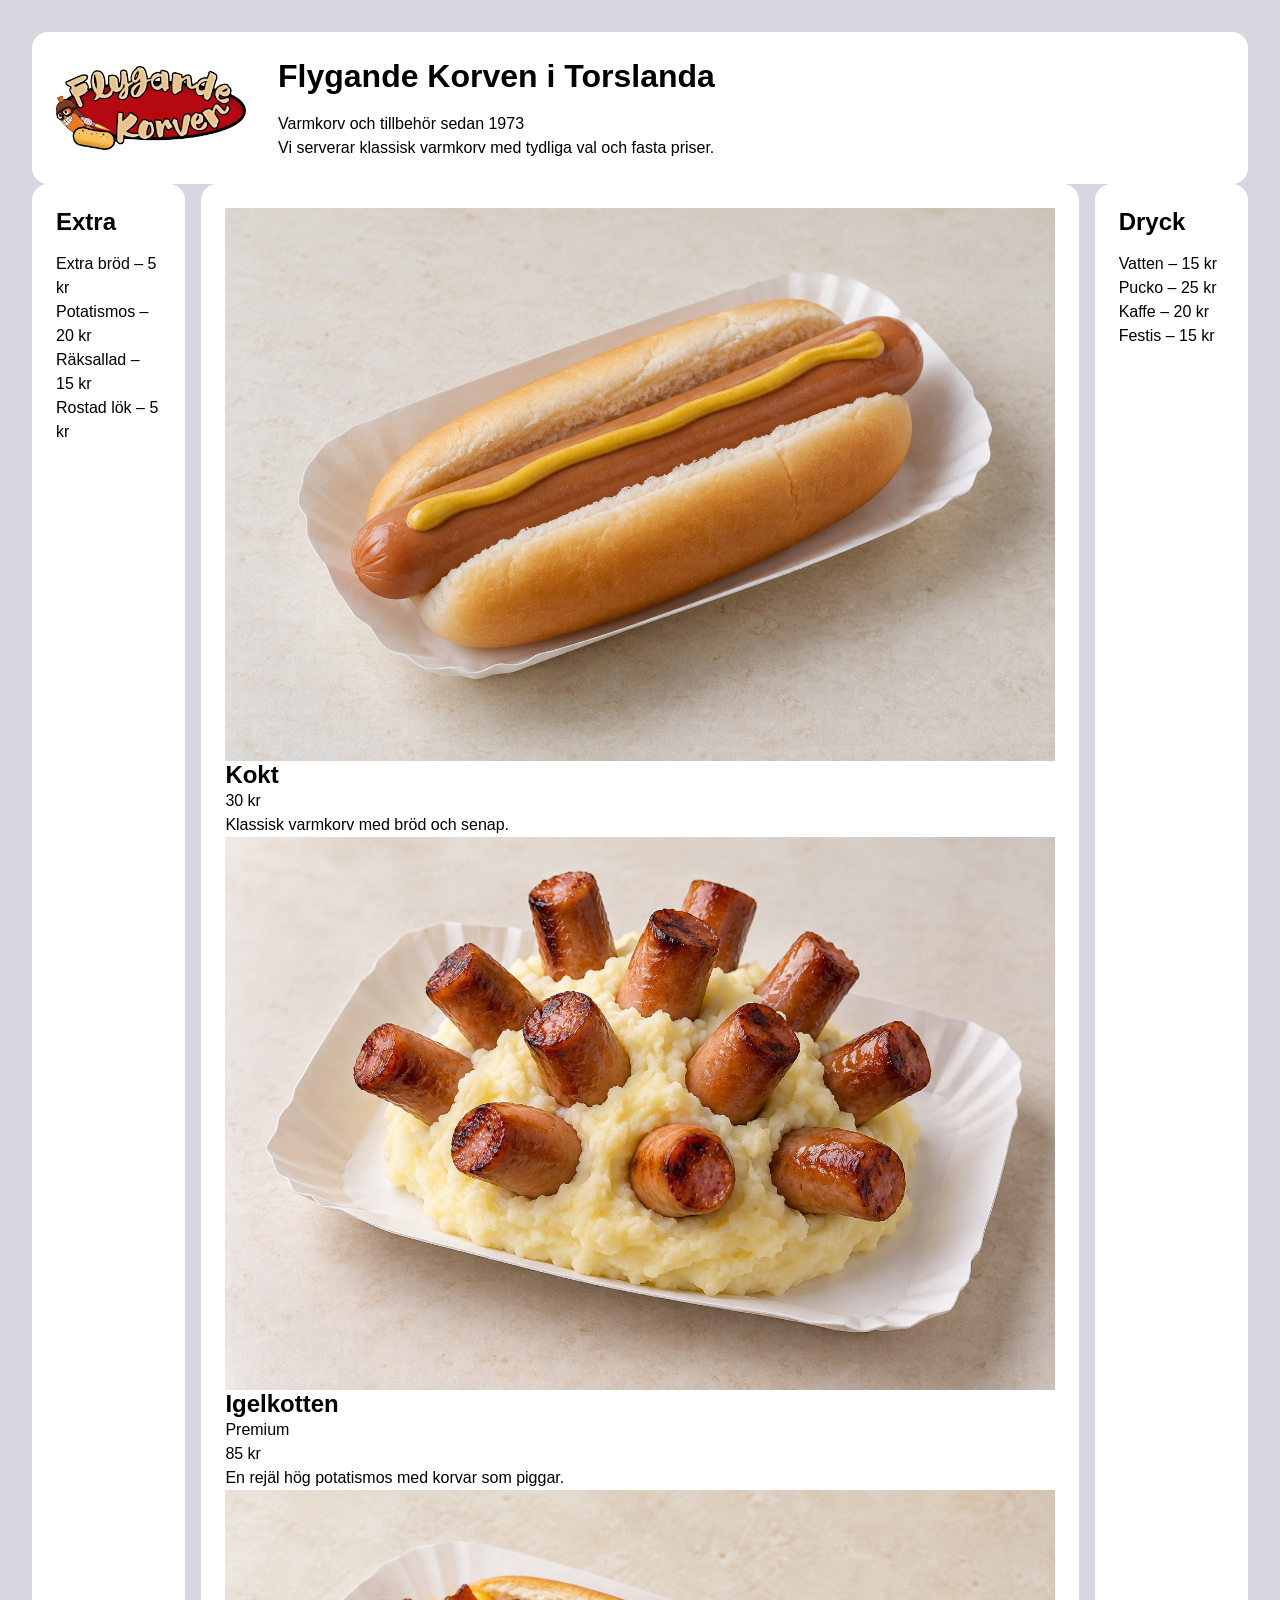
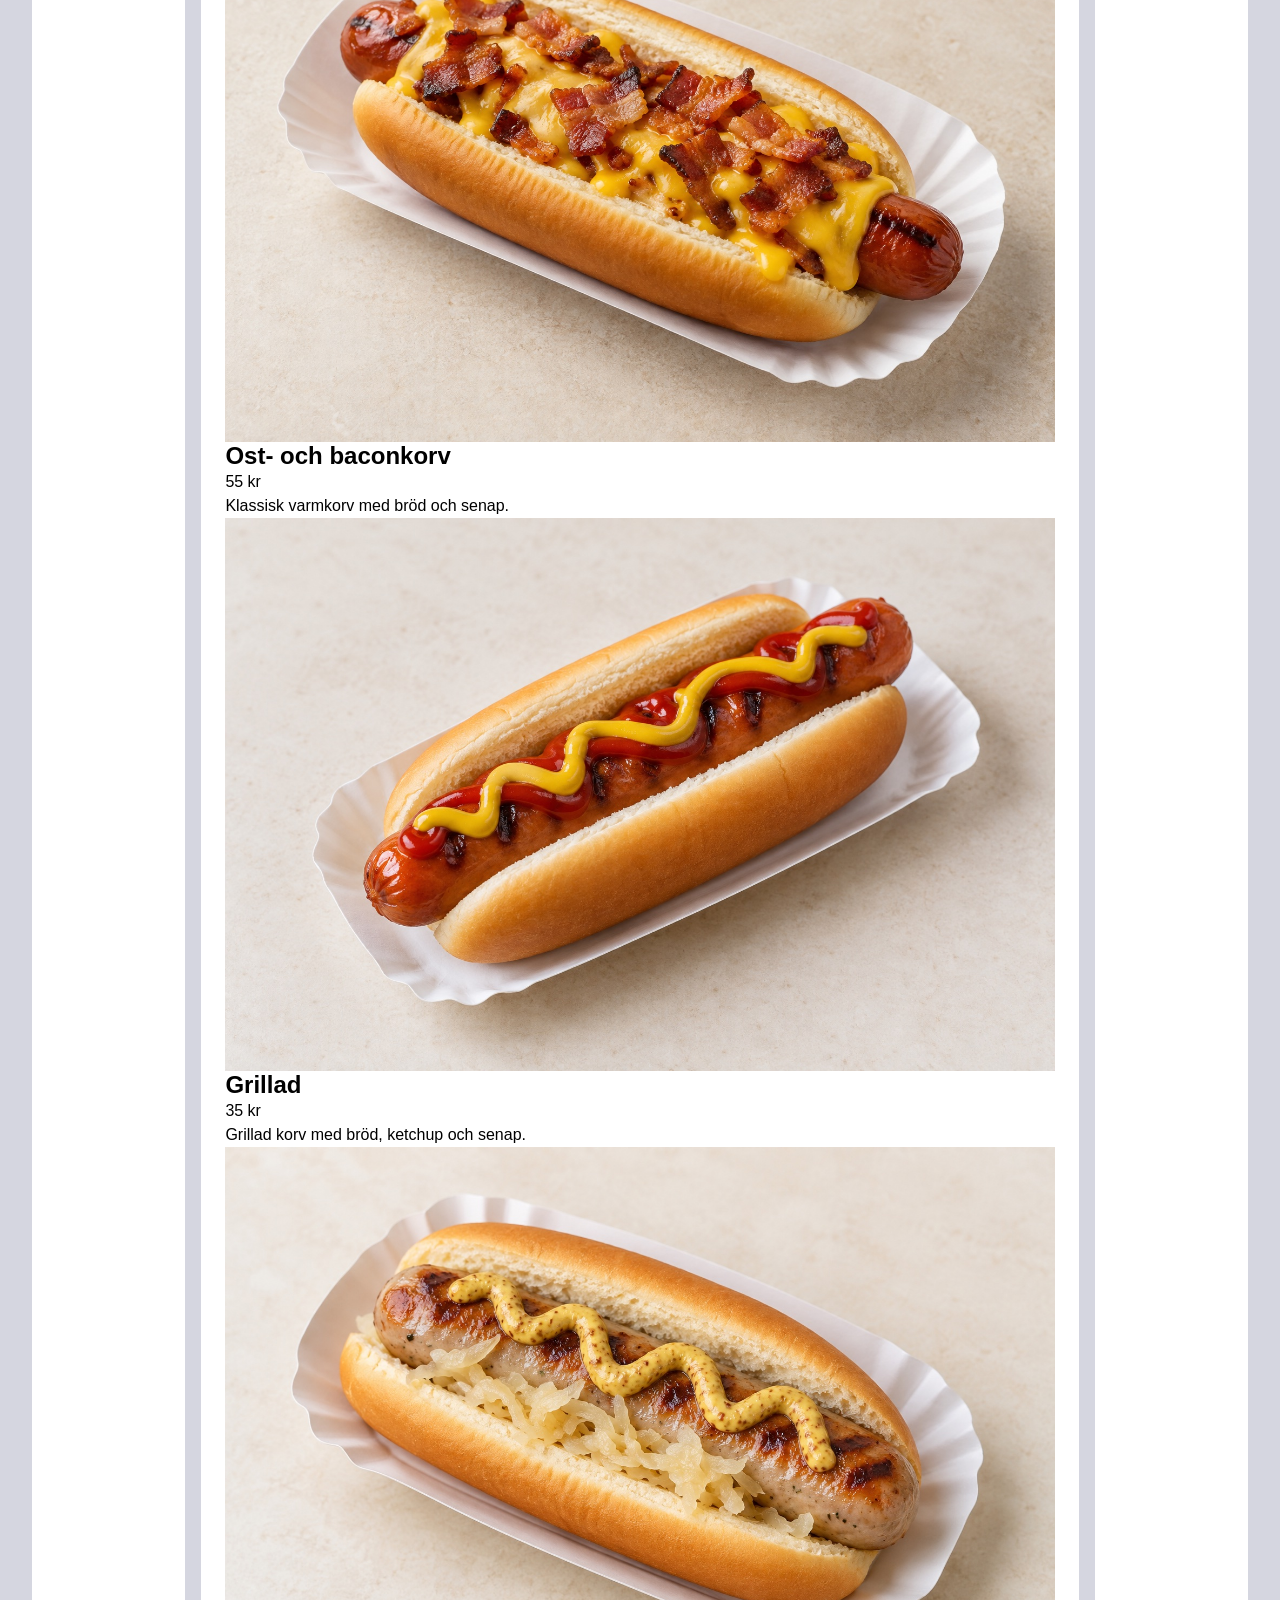
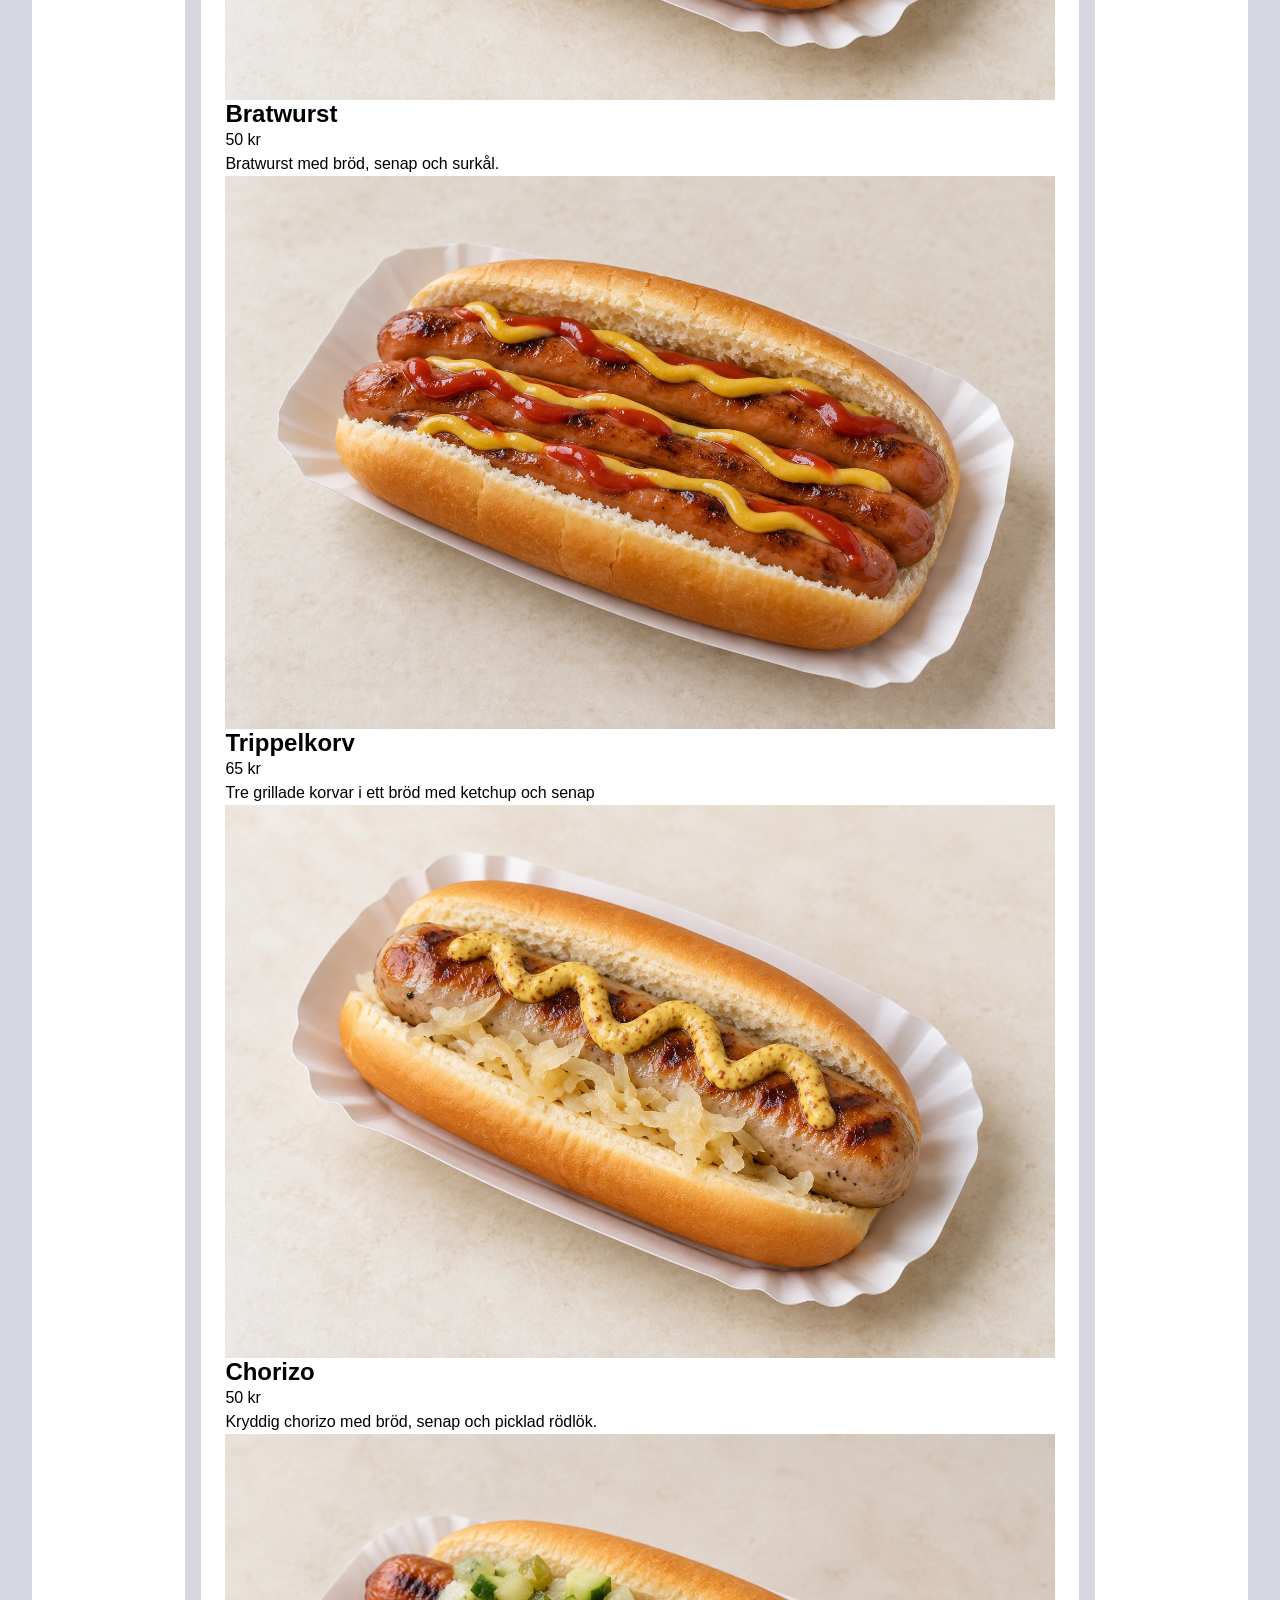
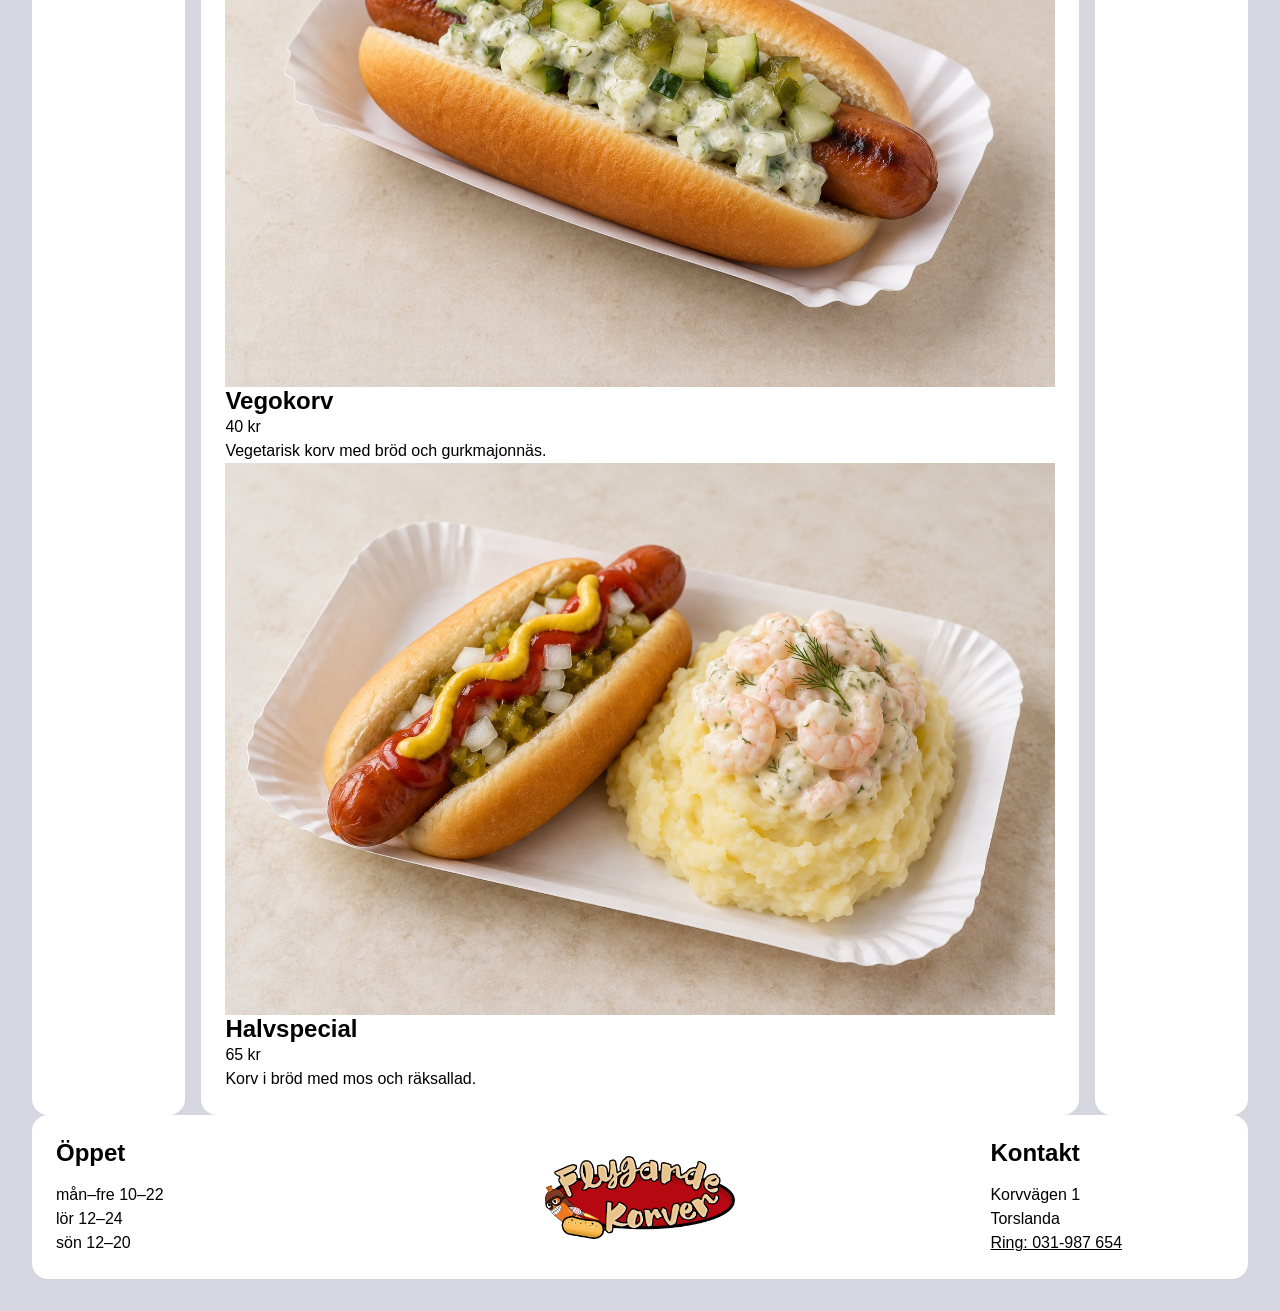
==== grid/index.html @ 80064d57 "Add flex and grid" ====
<!doctype html>
<html lang="sv">
<head>
  <meta charset="utf-8">
  <meta name="viewport" content="width=device-width, initial-scale=1">
  <title>Flygande Korven – start med Flexbox</title>
  <link rel="stylesheet" href="style.css">
</head>
<body>
<div class="menu-wrapper">
  <header class="card menu-header">
    <div class="logo"><img src="assets/flygande-korven-logo.png" width="338" height="149" alt="Flygande Korven"></div>
    <div class="text">
      <h1>Flygande Korven i Torslanda</h1>
      <div class="intro-lines"><p>Varmkorv och tillbehör sedan 1973</p><p>Vi serverar klassisk varmkorv med tydliga val och fasta priser.</p></div>
    </div>
  </header>
  <!-- Nästa steg: flytta upp de tre panelerna och ta bort denna wrapper. -->
  <div class="menu-middle">
  <aside class="card side-menu" aria-labelledby="extra-heading">
    <h2 id="extra-heading">Extra</h2>
    <ul><li>Extra bröd – 5 kr</li><li>Potatismos – 20 kr</li><li>Räksallad – 15 kr</li><li>Rostad lök – 5 kr</li></ul>
  </aside>
  <main class="card main-menu" aria-label="Korvmeny">
    <div class="dish-grid">
      <article class="dish-card">
        <img src="assets/kokt.jpg" width="1536" height="1024" alt="Kokt korv i bröd med senap">
        <div class="dish-copy">
          <div class="dish-heading">
            <div class="dish-label"><h2 class="dish-name">Kokt</h2></div>
            <p class="dish-price">30 kr</p>
          </div>
          <p class="dish-description">Klassisk varmkorv med bröd och senap.</p>
        </div>
      </article>
      <article class="dish-card featured">
        <img src="assets/igelkotten.jpg" width="1536" height="1024" alt="Potatismos med grillade korvbitar som piggar">
        <div class="dish-copy">
          <div class="dish-heading">
            <div class="dish-label"><h2 class="dish-name">Igelkotten</h2><span class="premium">Premium</span></div>
            <p class="dish-price">85 kr</p>
          </div>
          <p class="dish-description">En rejäl hög potatismos med korvar som piggar.</p>
        </div>
      </article>
      <article class="dish-card">
        <img src="assets/ostbacon.jpg" width="1536" height="1024" alt="Korv i bröd med ost och bacon">
        <div class="dish-copy">
          <div class="dish-heading">
            <div class="dish-label"><h2 class="dish-name">Ost- och baconkorv</h2></div>
            <p class="dish-price">55 kr</p>
          </div>
          <p class="dish-description">Klassisk varmkorv med bröd och senap.</p>
        </div>
      </article>
      <article class="dish-card">
        <img src="assets/grillad.jpg" width="1536" height="1024" alt="Grillad korv i bröd med ketchup och senap">
        <div class="dish-copy">
          <div class="dish-heading">
            <div class="dish-label"><h2 class="dish-name">Grillad</h2></div>
            <p class="dish-price">35 kr</p>
          </div>
          <p class="dish-description">Grillad korv med bröd, ketchup och senap.</p>
        </div>
      </article>
      <article class="dish-card">
        <img src="assets/bratwurst.jpg" width="1536" height="1024" alt="Bratwurst i bröd med senap och surkål">
        <div class="dish-copy">
          <div class="dish-heading">
            <div class="dish-label"><h2 class="dish-name">Bratwurst</h2></div>
            <p class="dish-price">50 kr</p>
          </div>
          <p class="dish-description">Bratwurst med bröd, senap och surkål.</p>
        </div>
      </article>
      <article class="dish-card">
        <img src="assets/trippelkorv.jpg" width="1536" height="1024" alt="Tre korvar i ett bröd med ketchup och senap">
        <div class="dish-copy">
          <div class="dish-heading">
            <div class="dish-label"><h2 class="dish-name">Trippelkorv</h2></div>
            <p class="dish-price">65 kr</p>
          </div>
          <p class="dish-description">Tre grillade korvar i ett bröd med ketchup och senap</p>
        </div>
      </article>
      <article class="dish-card">
        <img src="assets/bratwurst.jpg" width="1536" height="1024" alt="Korv i bröd med senap, samma referensbild som Bratwurst">
        <div class="dish-copy">
          <div class="dish-heading">
            <div class="dish-label"><h2 class="dish-name">Chorizo</h2></div>
            <p class="dish-price">50 kr</p>
          </div>
          <p class="dish-description">Kryddig chorizo med bröd, senap och picklad rödlök.</p>
        </div>
      </article>
      <article class="dish-card">
        <img src="assets/vegokorv.jpg" width="1536" height="1024" alt="Vegokorv i bröd med gurkmajonnäs">
        <div class="dish-copy">
          <div class="dish-heading">
            <div class="dish-label"><h2 class="dish-name">Vegokorv</h2></div>
            <p class="dish-price">40 kr</p>
          </div>
          <p class="dish-description">Vegetarisk korv med bröd och gurkmajonnäs.</p>
        </div>
      </article>
      <article class="dish-card">
        <img src="assets/halvspecial.jpg" width="1536" height="1024" alt="Korv i bröd med mos och räksallad">
        <div class="dish-copy">
          <div class="dish-heading">
            <div class="dish-label"><h2 class="dish-name">Halvspecial</h2></div>
            <p class="dish-price">65 kr</p>
          </div>
          <p class="dish-description">Korv i bröd med mos och räksallad.</p>
        </div>
      </article>
    </div>
  </main>
  <aside class="card side-menu" aria-labelledby="drink-heading">
    <h2 id="drink-heading">Dryck</h2>
    <ul><li>Vatten – 15 kr</li><li>Pucko – 25 kr</li><li>Kaffe – 20 kr</li><li>Festis – 15 kr</li></ul>
  </aside>
  </div>
  <footer class="card menu-footer">
    <div class="footer-copy">
      <h2>Öppet</h2>
      <ul><li>mån–fre 10–22</li><li>lör 12–24</li><li>sön 12–20</li></ul>
    </div>
    <div class="logo"><img src="assets/flygande-korven-logo.png" width="338" height="149" alt="Flygande Korven"></div>
    <div class="footer-copy contact">
      <div class="contact-content">
      <h2>Kontakt</h2>
      <ul><li>Korvvägen 1</li><li>Torslanda</li><li><a href="tel:031987654">Ring: 031-987 654</a></li></ul>
      </div>
    </div>
  </footer>
</div>
</body>
</html>
---- grid/style.css ----
/* Gemensamma grundstilar från den första menyn. */
* { box-sizing: border-box; }
body { color: #000; font-family: Arial, sans-serif; font-size: 16px; margin: 0; padding: 32px; background: #d5d6e0; line-height: 24px; }
h1, h2, h3, p, ul { margin: 0; }
h1 { font-size: 32px; line-height: 40px; }
h2 { font-size: 24px; line-height: 28px; }
ul { list-style: none; padding: 0; }
.main-menu li strong { font-weight: 400; }
a { color: inherit; }
.tagline { font-weight: 400; }
.description { font-size: 16px; line-height: 24px; }
.menu-tip { font-size: 14px; line-height: 20px; }
.copyright { margin-top: 16px; font-size: 12px; line-height: 16px; text-align: center; }
.card { background: #fff; border-radius: 16px; padding: 24px; }
.logo img { display: block; width: 100%; max-width: 190px; height: auto; }

hehehehjsjsjs
.menu-wrapper {
  display: flex;
  flex-direction: column;
  gap: 16px;
}

.menu-middle {
  display: flex;
  gap: 16px;
}

.menu-middle > aside { flex-basis: 20%; min-width: 0; }
.menu-middle > .main-menu { flex-grow: 1; min-width: 0; }

.menu-wrapper > header { display: flex; align-items: center; gap: 32px; }
.logo { flex-basis: 190px; flex-shrink: 0; min-width: 0; display: flex; align-items: center; justify-content: center; }

.text {
  flex-grow: 1;
  min-width: 0;
  display: flex;
  flex-direction: column;
  align-items: flex-start;
  justify-content: center;
  gap: 8px;
  text-align: left;
}
.text h1 { margin-bottom: 8px; }

.menu-wrapper > footer { display: flex; justify-content: space-between; gap: 16px; }
.footer-copy { flex-basis: 20%; min-width: 0; }

.footer-copy {
  display: flex;
  flex-direction: column;
  align-items: flex-start;
  justify-content: flex-start;
  gap: 16px;
  text-align: left;
}
.side-menu, .main-menu { display: flex; flex-direction: column; gap: 16px; }

/* Bonus för smala fönster. */
@media (max-width: 900px) {
  body { padding: 16px; }
  .menu-wrapper > header, .menu-middle, .menu-wrapper > footer { flex-direction: column; }
  .logo, .menu-middle > aside, .footer-copy { flex-basis: auto; }
  .menu-middle > .main-menu { flex-grow: 0; }
}

/* Nya menybilder: bara en grundregel så att de ryms i sidan.
   Korvkortens utseende, Flexbox och Grid skriver du själv. */
.dish-card img { display: block; max-width: 100%; height: auto; }

/* Din uppgift: se README.md och Figma. Börja med HTML-strukturen. */

/* Samma gruppering av kontaktuppgifterna som i den tidigare footern. */
.contact-content { display: flex; flex-direction: column; gap: 16px; }
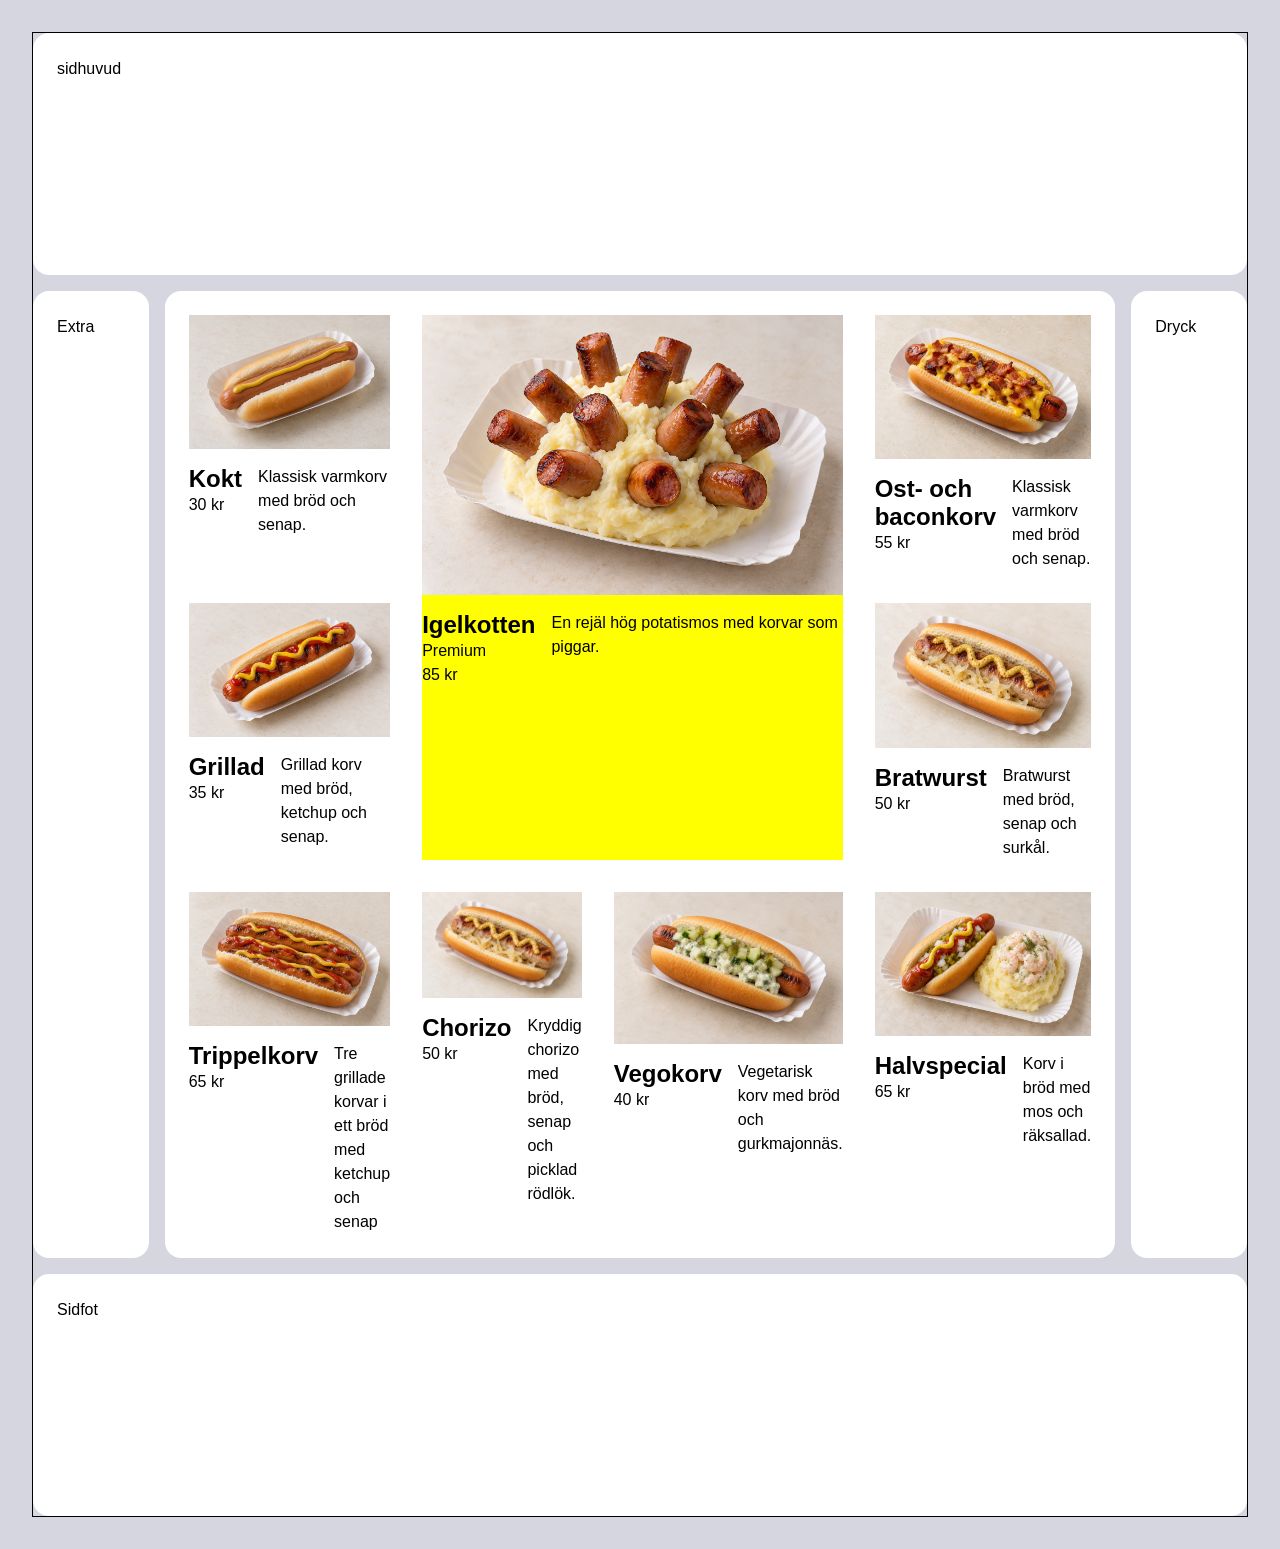
==== commit 9a3e54d6: "grid" ====
--- a/grid/index.html
+++ b/grid/index.html
@@ -7,6 +7,106 @@
   <link rel="stylesheet" href="style.css">
 </head>
 <body>
+
+  <div class="layout">
+    <header class=card> sidhuvud</header>
+    <aside class=card> Extra</aside>
+    <main class=card>    
+      <article class="dish-card">
+        <img src="assets/kokt.jpg" width="1536" height="1024" alt="Kokt korv i bröd med senap">
+        <div class="dish-copy">
+          <div class="dish-heading">
+            <div class="dish-label"><h2 class="dish-name">Kokt</h2></div>
+            <p class="dish-price">30 kr</p>
+          </div>
+          <p class="dish-description">Klassisk varmkorv med bröd och senap.</p>
+        </div>
+      </article>
+      <article class="dish-card featured">
+        <img src="assets/igelkotten.jpg" width="1536" height="1024" alt="Potatismos med grillade korvbitar som piggar">
+        <div class="dish-copy">
+          <div class="dish-heading">
+            <div class="dish-label"><h2 class="dish-name">Igelkotten</h2><span class="premium">Premium</span></div>
+            <p class="dish-price">85 kr</p>
+          </div>
+          <p class="dish-description">En rejäl hög potatismos med korvar som piggar.</p>
+        </div>
+      </article>
+      <article class="dish-card">
+        <img src="assets/ostbacon.jpg" width="1536" height="1024" alt="Korv i bröd med ost och bacon">
+        <div class="dish-copy">
+          <div class="dish-heading">
+            <div class="dish-label"><h2 class="dish-name">Ost- och baconkorv</h2></div>
+            <p class="dish-price">55 kr</p>
+          </div>
+          <p class="dish-description">Klassisk varmkorv med bröd och senap.</p>
+        </div>
+      </article>
+      <article class="dish-card">
+        <img src="assets/grillad.jpg" width="1536" height="1024" alt="Grillad korv i bröd med ketchup och senap">
+        <div class="dish-copy">
+          <div class="dish-heading">
+            <div class="dish-label"><h2 class="dish-name">Grillad</h2></div>
+            <p class="dish-price">35 kr</p>
+          </div>
+          <p class="dish-description">Grillad korv med bröd, ketchup och senap.</p>
+        </div>
+      </article>
+      <article class="dish-card">
+        <img src="assets/bratwurst.jpg" width="1536" height="1024" alt="Bratwurst i bröd med senap och surkål">
+        <div class="dish-copy">
+          <div class="dish-heading">
+            <div class="dish-label"><h2 class="dish-name">Bratwurst</h2></div>
+            <p class="dish-price">50 kr</p>
+          </div>
+          <p class="dish-description">Bratwurst med bröd, senap och surkål.</p>
+        </div>
+      </article>
+      <article class="dish-card">
+        <img src="assets/trippelkorv.jpg" width="1536" height="1024" alt="Tre korvar i ett bröd med ketchup och senap">
+        <div class="dish-copy">
+          <div class="dish-heading">
+            <div class="dish-label"><h2 class="dish-name">Trippelkorv</h2></div>
+            <p class="dish-price">65 kr</p>
+          </div>
+          <p class="dish-description">Tre grillade korvar i ett bröd med ketchup och senap</p>
+        </div>
+      </article>
+      <article class="dish-card">
+        <img src="assets/bratwurst.jpg" width="1536" height="1024" alt="Korv i bröd med senap, samma referensbild som Bratwurst">
+        <div class="dish-copy">
+          <div class="dish-heading">
+            <div class="dish-label"><h2 class="dish-name">Chorizo</h2></div>
+            <p class="dish-price">50 kr</p>
+          </div>
+          <p class="dish-description">Kryddig chorizo med bröd, senap och picklad rödlök.</p>
+        </div>
+      </article>
+      <article class="dish-card">
+        <img src="assets/vegokorv.jpg" width="1536" height="1024" alt="Vegokorv i bröd med gurkmajonnäs">
+        <div class="dish-copy">
+          <div class="dish-heading">
+            <div class="dish-label"><h2 class="dish-name">Vegokorv</h2></div>
+            <p class="dish-price">40 kr</p>
+          </div>
+          <p class="dish-description">Vegetarisk korv med bröd och gurkmajonnäs.</p>
+        </div>
+      </article>
+      <article class="dish-card">
+        <img src="assets/halvspecial.jpg" width="1536" height="1024" alt="Korv i bröd med mos och räksallad">
+        <div class="dish-copy">
+          <div class="dish-heading">
+            <div class="dish-label"><h2 class="dish-name">Halvspecial</h2></div>
+            <p class="dish-price">65 kr</p>
+          </div>
+          <p class="dish-description">Korv i bröd med mos och räksallad.</p>
+        </div>
+      </article>
+</main>
+    <Aside class=card>  Dryck</Aside>
+    <footer class=card>  Sidfot</footer>
+  </div>
+  
 <div class="menu-wrapper">
   <header class="card menu-header">
     <div class="logo"><img src="assets/flygande-korven-logo.png" width="338" height="149" alt="Flygande Korven"></div>
--- a/grid/style.css
+++ b/grid/style.css
@@ -14,9 +14,8 @@
 .card { background: #fff; border-radius: 16px; padding: 24px; }
 .logo img { display: block; width: 100%; max-width: 190px; height: auto; }
 
-hehehehjsjsjs
 .menu-wrapper {
-  display: flex;
+  display: none;
   flex-direction: column;
   gap: 16px;
 }
@@ -73,3 +72,55 @@
 
 /* Samma gruppering av kontaktuppgifterna som i den tidigare footern. */
 .contact-content { display: flex; flex-direction: column; gap: 16px; }
+
+
+.layout {
+  display: grid;
+  border: 1px solid black;
+  grid-template-columns: 1fr 4fr 1fr;
+  grid-template-rows: 1fr 4fr 1fr;
+  gap: 16px;
+}
+
+header,
+footer {
+  grid-column: 1 / -1;
+}
+
+main {
+  display: grid;
+  grid-template-columns: 1fr 1fr 1fr 1fr;
+  gap: 32px;
+}
+
+.featured {
+background: yellow;
+grid-column: span 2;
+grid-row: span 2;
+}
+
+.dish-card {
+display: flex; 
+flex-direction: column;
+gap: 16px;
+}
+
+.dish-copy {
+  display: flex; 
+  flex-direction: row;
+  justify-content: space-between;
+  gap: 16px
+}
+
+.dish-card img {
+  aspect-ratio: 3/2;
+  object-fit: cover;
+}
+
+
+@media (max-width:500px) {
+  .layout {
+    grid-template-columns: 1fr;
+  }
+}
+
